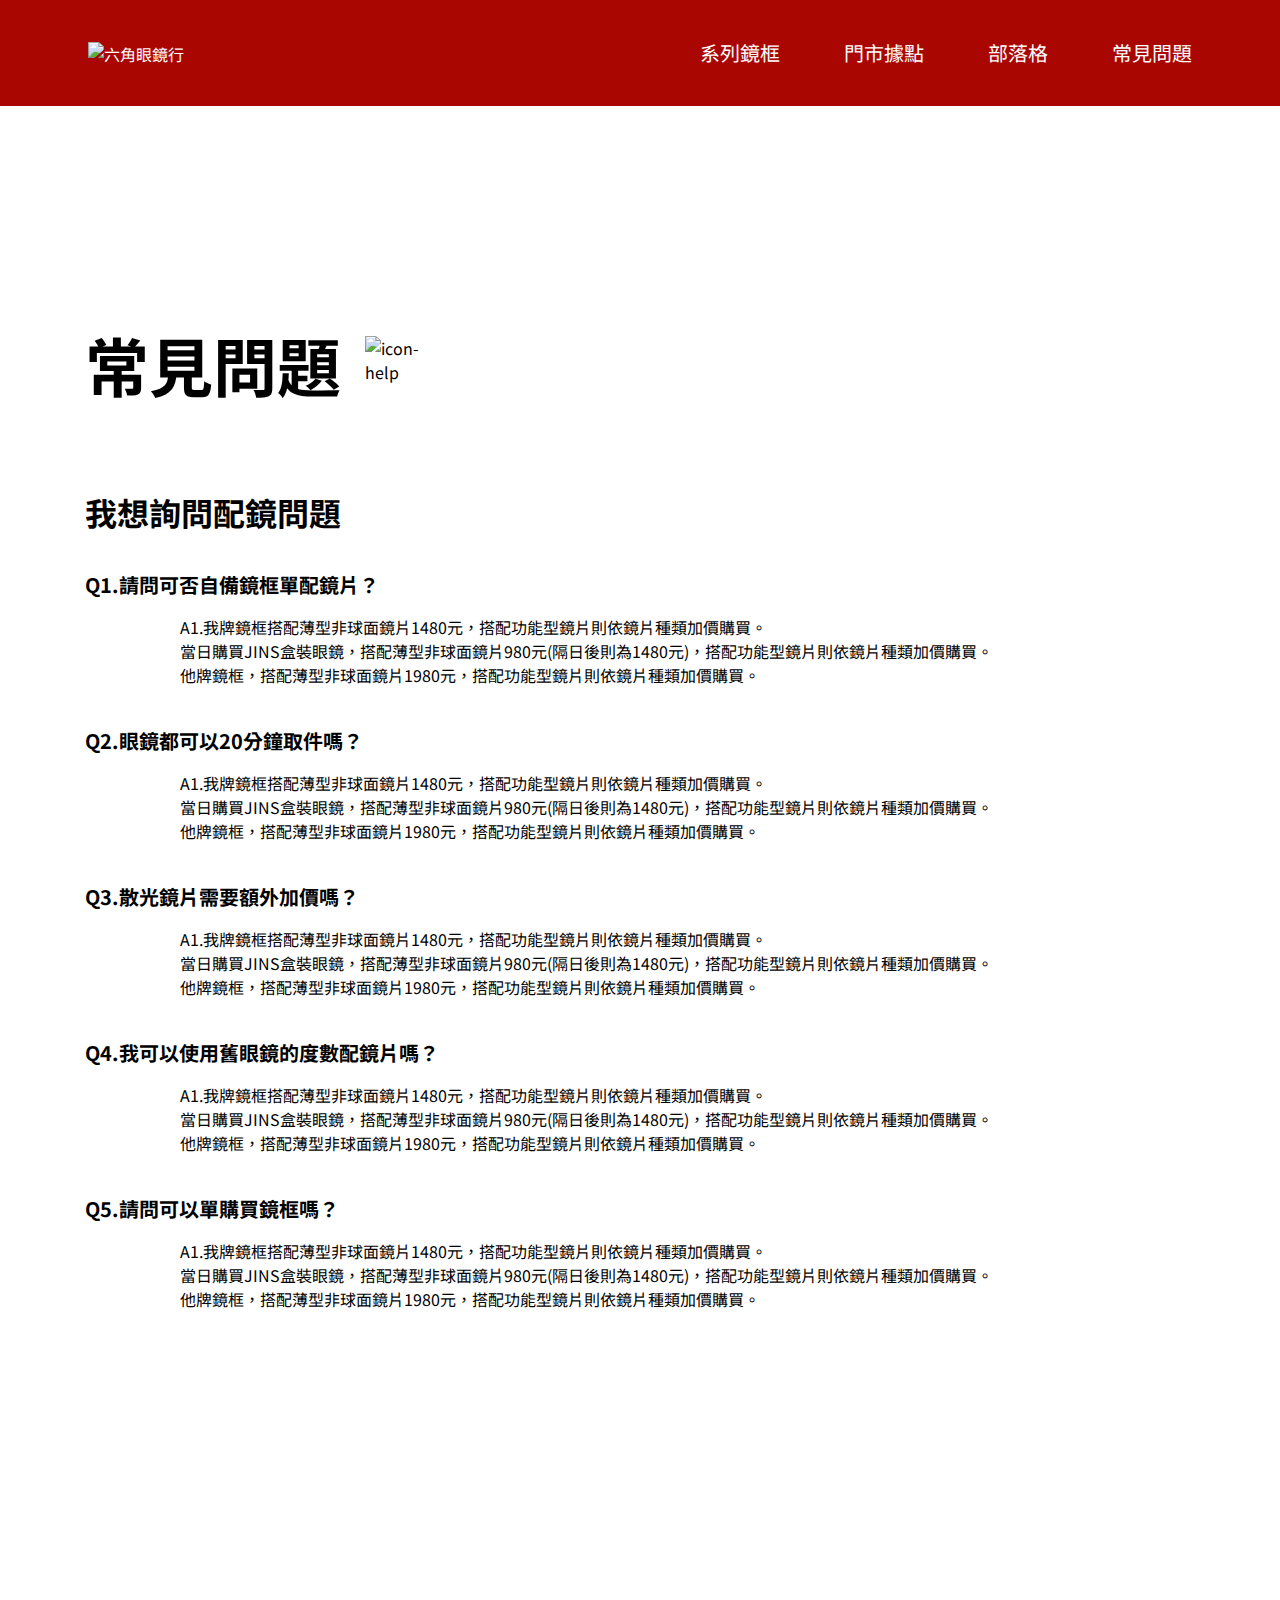
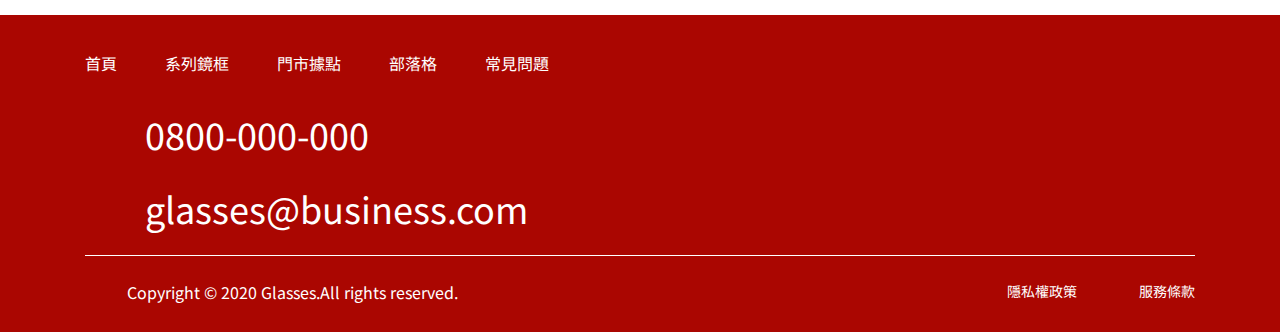
==== fqa.html @ c28e5b38 "first commit" ====
<!DOCTYPE html>
<html lang="zh-TW">

<head>
  <meta charset="UTF-8">
  <meta name="viewport" content="width=device-width, initial-scale=1.0">
  <meta http-equiv="X-UA-Compatible" content="ie=edge">
  <title>常見問題</title>
  <link rel="stylesheet" href="./assets/style/all.css">
  <link href="https://fonts.googleapis.com/css2?family=Noto+Sans+TC:wght@100;300;400;500;700;900&display=swap" rel="stylesheet">
  <link href="https://fonts.googleapis.com/css2?family=Roboto:ital,wght@0,400;0,500;0,700;1,900&display=swap" rel="stylesheet">
</head>

<body>
  <nav class="navbar">
    <a href="index.html" class="logo">
      <img src="https://github.com/hexschool/webLayoutTraining1st/blob/master/week3/logo.png?raw=true"
        alt="六角眼鏡行">
    </a>
    <ul class="navbar-menu">
      <li><a href="#">系列鏡框</a></li>
      <li><a href="location.html">門市據點</a></li>
      <li><a href="#">部落格</a></li>
      <li><a href="fqa.html">常見問題</a></li>
    </ul>
  </nav>

  
<header class="info-banner">
	<div class="container d-flex flex-column justify-content-end">
		<div class="d-flex info-banner__txt">
			<h1 class="h1 info-banner__title">常見問題</h1>
			<img class="info-banner__icon" src="https://raw.githubusercontent.com/hexschool/webLayoutTraining1st/7059003f6d011be52053cb5e63d68f3999af01d7/week3/icon-help.svg"
				alt="icon-help">
		</div>	
	</div>
</header>
<main class="fqa">
	<div class="container">
		<h2 class="h4 fqa__title">我想詢問配鏡問題</h2>
		<ul class="fqa__list">
			<li class="fqa__item">
				<h3 class="h6 fqa__question">Q1.請問可否自備鏡框單配鏡片？</h3>
				<p class="fqa__ans">
					A1.我牌鏡框搭配薄型非球面鏡片1480元，搭配功能型鏡片則依鏡片種類加價購買。<br>當日購買JINS盒裝眼鏡，搭配薄型非球面鏡片980元(隔日後則為1480元)，搭配功能型鏡片則依鏡片種類加價購買。<br>他牌鏡框，搭配薄型非球面鏡片1980元，搭配功能型鏡片則依鏡片種類加價購買。
				</p>
			</li>
			<li class="fqa__item">
				<h3 class="h6 fqa__question">Q2.眼鏡都可以20分鐘取件嗎？</h3>
				<p class="fqa__ans">
					A1.我牌鏡框搭配薄型非球面鏡片1480元，搭配功能型鏡片則依鏡片種類加價購買。<br>當日購買JINS盒裝眼鏡，搭配薄型非球面鏡片980元(隔日後則為1480元)，搭配功能型鏡片則依鏡片種類加價購買。<br>他牌鏡框，搭配薄型非球面鏡片1980元，搭配功能型鏡片則依鏡片種類加價購買。
				</p>
			</li>
			<li class="fqa__item">
				<h3 class="h6 fqa__question">Q3.散光鏡片需要額外加價嗎？</h3>
				<p class="fqa__ans">
					A1.我牌鏡框搭配薄型非球面鏡片1480元，搭配功能型鏡片則依鏡片種類加價購買。<br>當日購買JINS盒裝眼鏡，搭配薄型非球面鏡片980元(隔日後則為1480元)，搭配功能型鏡片則依鏡片種類加價購買。<br>他牌鏡框，搭配薄型非球面鏡片1980元，搭配功能型鏡片則依鏡片種類加價購買。
				</p>
			</li>
			<li class="fqa__item">
				<h3 class="h6 fqa__question">Q4.我可以使用舊眼鏡的度數配鏡片嗎？</h3>
				<p class="fqa__ans">
					A1.我牌鏡框搭配薄型非球面鏡片1480元，搭配功能型鏡片則依鏡片種類加價購買。<br>當日購買JINS盒裝眼鏡，搭配薄型非球面鏡片980元(隔日後則為1480元)，搭配功能型鏡片則依鏡片種類加價購買。<br>他牌鏡框，搭配薄型非球面鏡片1980元，搭配功能型鏡片則依鏡片種類加價購買。
				</p>
			</li>
			<li class="fqa__item">
				<h3 class="h6 fqa__question">Q5.請問可以單購買鏡框嗎？</h3>
				<p class="fqa__ans">
					A1.我牌鏡框搭配薄型非球面鏡片1480元，搭配功能型鏡片則依鏡片種類加價購買。<br>當日購買JINS盒裝眼鏡，搭配薄型非球面鏡片980元(隔日後則為1480元)，搭配功能型鏡片則依鏡片種類加價購買。<br>他牌鏡框，搭配薄型非球面鏡片1980元，搭配功能型鏡片則依鏡片種類加價購買。
				</p>
			</li>
		</ul>
	</div>
</main>

  <footer class="footer">
    <div class="container">
      <div class="d-flex">
        <div>
          <ul class="footer-nav d-flex">
            <li><a href="index.html">首頁</a></li>
            <li><a href="#">系列鏡框</a></li>
            <li><a href="location.html">門市據點</a></li>
            <li><a href="#">部落格</a></li>
            <li><a href="fqa.html">常見問題</a></li>
          </ul>
          <p>
            <img src="https://raw.githubusercontent.com/hexschool/webLayoutTraining1st/4baf15e7aa2800a1e312de01435b7dbf6f654843/week3/icon-phone.svg" alt="">
            <a href="tel:+0800-000-000">0800-000-000</a>
          </p>
          <p>
            <img src="https://raw.githubusercontent.com/hexschool/webLayoutTraining1st/4baf15e7aa2800a1e312de01435b7dbf6f654843/week3/icon-mail.svg" alt="">
            <a href="mailto:glasses@business.com">glasses@business.com</a>
          </p>  
        </div>
        <ul class="footer-social d-flex">
          <li>
            <a href="#">
              <img src="https://raw.githubusercontent.com/hexschool/webLayoutTraining1st/4baf15e7aa2800a1e312de01435b7dbf6f654843/week3/icon-fb.svg" alt="">
            </a>
          </li>
          <li>
            <a href="#">
              <img src="https://raw.githubusercontent.com/hexschool/webLayoutTraining1st/4baf15e7aa2800a1e312de01435b7dbf6f654843/week3/icon-ig.svg" alt="">
            </a>
          </li>
          <li>
            <a href="#">
              <img src="https://raw.githubusercontent.com/hexschool/webLayoutTraining1st/4baf15e7aa2800a1e312de01435b7dbf6f654843/week3/icon-line.svg" alt="">
            </a>
          </li>
        </ul>
      </div>     
      <div class="footer-copyright">
        <div class="footer-logo">
          <img src="https://github.com/hexschool/webLayoutTraining1st/blob/master/week3/logo.png?raw=true" alt="">
          <span>Copyright © 2020 Glasses.All rights reserved.</span>
        </div>
        <ul class="policy">
          <li><a href="#">隱私權政策</a></li>
          <li><a href="#">服務條款</a></li>
        </ul>
      </div>
    </div>    
  </footer>

  <script src="./assets/js/vendors.js"></script>
  <script src="./assets/js/all.js"></script>
</body>

</html>
---- assets/style/all.css ----
@charset "UTF-8";
.d-flex {
  display: -webkit-box;
  display: -ms-flexbox;
  display: flex; }

.flex-column {
  -webkit-box-orient: vertical;
  -webkit-box-direction: normal;
      -ms-flex-direction: column;
          flex-direction: column; }

.justify-content-center {
  -webkit-box-pack: center;
      -ms-flex-pack: center;
          justify-content: center; }

.justify-content-end {
  -webkit-box-pack: end;
      -ms-flex-pack: end;
          justify-content: flex-end; }

.justify-content-between {
  -webkit-box-pack: justify;
      -ms-flex-pack: justify;
          justify-content: space-between; }

.align-items-center {
  -webkit-box-align: center;
      -ms-flex-align: center;
          align-items: center; }

.flex-wrap {
  -ms-flex-wrap: wrap;
      flex-wrap: wrap; }

.h1 {
  font-size: 4rem; }

.h2 {
  font-size: 3rem; }

.h3 {
  font-size: 2.25rem; }

.h4 {
  font-size: 2rem; }

.h5 {
  font-size: 1.5rem; }

.h6 {
  font-size: 1.25rem; }

.pt-8 {
  padding-top: 64px; }

.pb-10 {
  padding-top: 80px; }

/* http://meyerweb.com/eric/tools/css/reset/ 
  v2.0 | 20110126
  License: none (public domain)
*/
html, body, div, span, applet, object, iframe,
h1, h2, h3, h4, h5, h6, p, blockquote, pre,
a, abbr, acronym, address, big, cite, code,
del, dfn, em, img, ins, kbd, q, s, samp,
small, strike, strong, sub, sup, tt, var,
b, u, i, center,
dl, dt, dd, ol, ul, li,
fieldset, form, label, legend,
table, caption, tbody, tfoot, thead, tr, th, td,
article, aside, canvas, details, embed,
figure, figcaption, footer, header, hgroup,
menu, nav, output, ruby, section, summary,
time, mark, audio, video {
  margin: 0;
  padding: 0;
  border: 0;
  font-size: 100%;
  font: inherit;
  vertical-align: baseline; }

/* HTML5 display-role reset for older browsers */
article, aside, details, figcaption, figure,
footer, header, hgroup, menu, nav, section {
  display: block; }

body {
  line-height: 1; }

ol, ul {
  list-style: none; }

blockquote, q {
  quotes: none; }

blockquote:before, blockquote:after,
q:before, q:after {
  content: '';
  content: none; }

table {
  border-collapse: collapse;
  border-spacing: 0; }

*, *::before, *::after {
  -webkit-box-sizing: border-box;
          box-sizing: border-box; }

img {
  max-width: 100%;
  height: auto;
  vertical-align: middle; }

a {
  text-decoration: none;
  display: block;
  color: #fff; }

html {
  font-size: 16px; }

body {
  font-family: -apple-system, BlinkMacSystemFont, "Segoe UI", "Microsoft JhengHei", "Noto Sans TC", Roboto, "Helvetica Neue", Arial, sans-serif;
  line-height: 1.5; }

h1, h2, h3, h4, h5, h6 {
  font-weight: bold;
  line-height: 1.4;
  font-family: 'Noto Sans TC', sans-serif; }

.navbar {
  background-color: #AA0601;
  display: -webkit-box;
  display: -ms-flexbox;
  display: flex;
  -webkit-box-pack: justify;
      -ms-flex-pack: justify;
          justify-content: space-between;
  -webkit-box-align: center;
      -ms-flex-align: center;
          align-items: center;
  padding: 30px 88px; }

.navbar-menu {
  display: -webkit-box;
  display: -ms-flexbox;
  display: flex;
  -ms-flex-wrap: wrap;
      flex-wrap: wrap; }
  .navbar-menu a {
    font-size: 20px;
    margin-left: 64px;
    position: relative;
    padding: 8px 0; }
    .navbar-menu a:hover:after {
      left: 0;
      right: 0; }
    .navbar-menu a:after {
      content: '';
      position: absolute;
      left: 50%;
      right: 50%;
      height: 2px;
      background-color: #fff;
      bottom: 0px;
      -webkit-transition: .3s;
      -o-transition: .3s;
      transition: .3s; }

@media (max-width: 992px) {
  .navbar {
    padding: 30px 39px; }
  .navbar-menu a {
    margin-left: 40px; } }

@media (max-width: 767px) {
  .navbar {
    display: block;
    padding: 0px; }
  .logo {
    padding: 10px 0;
    text-align: center; }
    .logo img {
      width: 48px; }
  .navbar-menu {
    -webkit-box-pack: center;
        -ms-flex-pack: center;
            justify-content: center; }
    .navbar-menu li {
      width: 50%;
      text-align: center;
      border: 1px solid #fff; }
    .navbar-menu a {
      margin-left: 0px; }
      .navbar-menu a:hover {
        background-color: #450200; }
      .navbar-menu a:after {
        display: none; } }

.footer {
  background-color: #AA0601;
  padding: 36px 0 28px; }
  .footer a {
    -webkit-transform: translateY(0px);
        -ms-transform: translateY(0px);
            transform: translateY(0px);
    -webkit-transition: .3s;
    -o-transition: .3s;
    transition: .3s; }
    .footer a:hover {
      -webkit-transform: translateY(-4px);
          -ms-transform: translateY(-4px);
              transform: translateY(-4px); }
  .footer p {
    display: -webkit-box;
    display: -ms-flexbox;
    display: flex;
    font-size: 36px;
    margin-bottom: 20px; }
    .footer p img {
      width: 48px;
      margin-right: 12px; }

.footer-nav {
  margin-bottom: 32px; }
  .footer-nav li + li {
    margin-left: 48px; }
  .footer-nav a {
    font-size: 16px; }

.footer-copyright {
  display: -webkit-box;
  display: -ms-flexbox;
  display: flex;
  -webkit-box-align: center;
      -ms-flex-align: center;
          align-items: center;
  padding-top: 24px;
  border-top: 1px solid #fff;
  color: #fff; }

.footer-logo img {
  margin-right: 38px; }

.footer-logo span {
  font-size: 16px; }

.policy {
  display: -webkit-box;
  display: -ms-flexbox;
  display: flex;
  margin-left: auto; }
  .policy li:first-child {
    margin-right: 62px; }
  .policy a {
    font-size: 14px; }

.footer-social {
  margin-left: auto; }
  .footer-social li {
    margin-left: 32px; }

@media (max-width: 992px) {
  .footer {
    padding: 40px 0; }
    .footer p {
      font-size: 20px;
      margin-bottom: 15px; }
      .footer p:last-child {
        margin-bottom: 28px; }
      .footer p img {
        width: 28px;
        margin-right: 10px; }
  .footer-nav {
    margin-bottom: 24px; }
    .footer-nav li + li {
      margin-left: 40px; }
  .footer-social li {
    margin-left: 24px; }
  .footer-social img {
    width: 24px; }
  .footer-logo img {
    display: none; }
  .policy li:first-child {
    margin-right: 24px; } }

@media (max-width: 767px) {
  .footer {
    padding: 24px 0 21px; }
    .footer p {
      font-size: 16px;
      margin-bottom: 8px; }
      .footer p:last-child {
        margin-bottom: 24px; }
      .footer p img {
        width: 20px;
        margin-right: 5px; }
  .footer-nav {
    display: none; }
  .footer-copyright {
    -webkit-box-orient: vertical;
    -webkit-box-direction: normal;
        -ms-flex-direction: column;
            flex-direction: column;
    -webkit-box-align: start;
        -ms-flex-align: start;
            align-items: start;
    padding-top: 18px;
    position: relative; }
  .footer-logo img {
    display: block;
    width: 46px;
    margin-right: 0;
    position: absolute;
    bottom: 0;
    right: 0; }
  .policy {
    display: block;
    margin-left: 0; }
    .policy li {
      margin-top: 8px; } }

.container {
  max-width: 1110px;
  margin: 0 auto; }

@media (max-width: 992px) {
  .container {
    max-width: 960px;
    margin: 0 auto;
    padding: 0 39px; } }

@media (max-width: 767px) {
  .container {
    max-width: 100%;
    margin: 0 auto;
    padding: 0 15px; } }

.banner {
  height: 840px;
  background: url(https://github.com/hexschool/webLayoutTraining1st/blob/master/week3/banner.png?raw=true) center center/cover; }
  .banner .container {
    height: 100%; }

.banner-txt {
  text-align: right;
  color: #650300; }

@media (max-width: 992px) {
  .banner-txt .h1 {
    font-size: 48px; }
  .banner-txt .h3 {
    font-size: 20px; } }

@media (max-width: 767px) {
  .banner {
    height: 394px; }
  .banner-txt .h1 {
    font-size: 32px; }
  .banner-txt .h3 {
    font-size: 16px; } }

.section-padding {
  padding-top: 60px;
  padding-bottom: 80px; }

.section-title {
  text-align: center;
  font-size: 48px;
  margin-bottom: 60px;
  color: #650300; }

@media (max-width: 992px) {
  .section-padding {
    padding: 40px 0px; }
  .section-title {
    font-size: 32px;
    margin-bottom: 32px; } }

@media (max-width: 767px) {
  .section-padding {
    padding: 32px 0px; }
  .section-title {
    font-size: 24px;
    margin-bottom: 20px; } }

.profession {
  background-color: #AA06010D; }
  .profession .h5 {
    color: #650300;
    margin-bottom: 4px; }

.profession-list {
  -webkit-box-align: baseline;
      -ms-flex-align: baseline;
          align-items: baseline; }
  .profession-list__item {
    text-align: center;
    width: 208px;
    cursor: pointer; }
    .profession-list__item:nth-child(n+2) {
      margin-left: 76px; }
    .profession-list__item:last-child img {
      margin: 30px 0; }
    .profession-list__item img {
      margin-bottom: 40px;
      -webkit-transform: rotateY(0deg) translateY(0px);
              transform: rotateY(0deg) translateY(0px);
      -webkit-transition: .5s;
      -o-transition: .5s;
      transition: .5s; }
    .profession-list__item p {
      text-align: left; }
    .profession-list__item:hover img {
      -webkit-transform: rotateY(180deg) translateY(-10px);
              transform: rotateY(180deg) translateY(-10px); }

@media (max-width: 992px) {
  .profession-list {
    -ms-flex-wrap: wrap;
        flex-wrap: wrap;
    -webkit-box-pack: justify;
        -ms-flex-pack: justify;
            justify-content: space-between;
    width: 597px;
    margin: auto; }
    .profession-list__item {
      width: 237px;
      margin-bottom: 40px; }
      .profession-list__item:nth-child(n+2) {
        margin-left: 0px; }
      .profession-list__item:nth-child(n+3) {
        margin-bottom: 0px; }
      .profession-list__item:last-child img {
        margin: 12px 0; }
      .profession-list__item img {
        margin-bottom: 16px;
        width: 80px; }
      .profession-list__item .h5 {
        font-size: 20px; } }

@media (max-width: 767px) {
  .profession-list {
    width: initial;
    -ms-flex-wrap: wrap;
        flex-wrap: wrap;
    -webkit-box-orient: vertical;
    -webkit-box-direction: normal;
        -ms-flex-direction: column;
            flex-direction: column;
    -webkit-box-align: center;
        -ms-flex-align: center;
            align-items: center; }
    .profession-list__item:nth-child(3) {
      margin-bottom: 40px; } }

.classic-list__item:nth-child(n+2) {
  margin-top: 32px; }

.classic-list__item:nth-child(2) {
  -webkit-box-orient: horizontal;
  -webkit-box-direction: reverse;
      -ms-flex-direction: row-reverse;
          flex-direction: row-reverse; }
  .classic-list__item:nth-child(2) .classic-list__item-img {
    -webkit-filter: grayscale(100%);
            filter: grayscale(100%);
    -webkit-transition: .2s;
    -o-transition: .2s;
    transition: .2s; }
    .classic-list__item:nth-child(2) .classic-list__item-img:hover {
      -webkit-filter: grayscale(0%);
              filter: grayscale(0%); }

.classic-list__item-img {
  width: 635px; }

.classic-list__item-title {
  font-weight: 900;
  font-style: italic;
  font-family: 'Roboto', sans-serif;
  margin: 0 30px;
  color: #AA0601; }

.classic-list__item-icon {
  margin-right: 8px;
  height: 48px;
  width: 48px;
  background-position: center center;
  background-size: contain;
  background-repeat: no-repeat; }

.classic-list .diamond {
  background-image: url(https://raw.githubusercontent.com/hexschool/webLayoutTraining1st/7059003f6d011be52053cb5e63d68f3999af01d7/week3/icon-diamond.svg); }

.classic-list .sun {
  background-image: url(https://raw.githubusercontent.com/hexschool/webLayoutTraining1st/7059003f6d011be52053cb5e63d68f3999af01d7/week3/icon-sun.svg); }

.classic-list .thunder {
  background-image: url(https://raw.githubusercontent.com/hexschool/webLayoutTraining1st/7059003f6d011be52053cb5e63d68f3999af01d7/week3/icon-thunder.svg); }

@media (max-width: 992px) {
  .classic-list {
    width: 690px;
    margin: auto; }
    .classic-list__item:nth-child(n+2) {
      margin-top: 8px; }
    .classic-list__item:nth-child(2) {
      -webkit-box-orient: initial;
      -webkit-box-direction: initial;
          -ms-flex-direction: initial;
              flex-direction: initial; }
    .classic-list__item-img {
      width: 390px; }
    .classic-list__item-title {
      margin: 0 0 0 30px; }
      .classic-list__item-title .h2 {
        font-size: 28px; }
    .classic-list__item-icon {
      height: 32px;
      width: 32px; } }

@media (max-width: 767px) {
  .classic-list {
    max-width: 345px;
    width: 100%; }
    .classic-list__item {
      position: relative; }
    .classic-list__item-img {
      width: 100%; }
    .classic-list__item-title {
      position: absolute;
      top: 50%;
      left: 50%;
      -webkit-transform: translate(-50%, -50%);
          -ms-transform: translate(-50%, -50%);
              transform: translate(-50%, -50%);
      margin: 0px; }
      .classic-list__item-title .h2 {
        font-size: 28px;
        color: #fff; }
    .classic-list .diamond {
      background-image: url(https://raw.githubusercontent.com/hexschool/webLayoutTraining1st/7059003f6d011be52053cb5e63d68f3999af01d7/week3/icon-diamond-white.svg); }
    .classic-list .sun {
      background-image: url(https://raw.githubusercontent.com/hexschool/webLayoutTraining1st/7059003f6d011be52053cb5e63d68f3999af01d7/week3/icon-sun-white.svg); }
    .classic-list .thunder {
      background-image: url(https://raw.githubusercontent.com/hexschool/webLayoutTraining1st/7059003f6d011be52053cb5e63d68f3999af01d7/week3/icon-thunder-white.svg); } }

.design {
  background: url(https://hexschool.github.io/webLayoutTraining1st/week3/bg.png) center center/cover; }
  .design .section-title {
    color: #fff; }

.design-list__item {
  width: 540px;
  position: relative; }
  .design-list__item:first-child {
    margin-right: 30px; }
  .design-list__item:before {
    content: '';
    position: absolute;
    top: 0;
    bottom: 0;
    left: 0;
    right: 0;
    background-color: rgba(255, 255, 255, 0.5);
    -webkit-transition: .5s;
    -o-transition: .5s;
    transition: .5s; }
  .design-list__item:hover:before {
    background-color: rgba(255, 255, 255, 0); }

.design-list__item-title {
  position: absolute;
  top: 50%;
  left: 50%;
  -webkit-transform: translate(-50%, -50%);
      -ms-transform: translate(-50%, -50%);
          transform: translate(-50%, -50%);
  color: #AA0601;
  font-size: 72px;
  font-family: 'Roboto', sans-serif;
  white-space: nowrap; }

@media (max-width: 992px) {
  .design-list__item {
    width: 330px; }
  .design-list__item-title {
    font-size: 32px; } }

@media (max-width: 767px) {
  .design-list {
    -webkit-box-orient: vertical;
    -webkit-box-direction: normal;
        -ms-flex-direction: column;
            flex-direction: column; }
    .design-list__item {
      max-width: 345px;
      width: 100%;
      margin: 0 auto; }
      .design-list__item:first-child {
        margin-right: auto;
        margin-bottom: 16px; }
    .design-list__item-img {
      width: 100%; } }

.card-group__item {
  width: 255px;
  -webkit-transform: translateY(0px);
      -ms-transform: translateY(0px);
          transform: translateY(0px);
  -webkit-transition: .5s;
  -o-transition: .5s;
  transition: .5s; }
  .card-group__item:hover {
    -webkit-transform: translateY(-10px);
        -ms-transform: translateY(-10px);
            transform: translateY(-10px);
    -webkit-box-shadow: 5px 15px 10px -10px rgba(0, 0, 0, 0.3);
            box-shadow: 5px 15px 10px -10px rgba(0, 0, 0, 0.3); }
    .card-group__item:hover .card-body {
      background-color: #AA06010D; }

.card-group .card-img {
  width: 100%; }

.card-group .card-body {
  padding: 16px;
  border: 1px solid #DEE2E6;
  font-family: 'Roboto', sans-serif;
  font-size: 14px;
  -webkit-transition: .5s;
  -o-transition: .5s;
  transition: .5s; }

.card-group .card-title {
  font-weight: 500; }

.card-group .card-txt {
  font-size: 16px;
  margin: 7px 0 10px; }

.card-group .card-time {
  color: #707070; }

@media (max-width: 992px) {
  .card-group {
    -webkit-box-pack: center;
        -ms-flex-pack: center;
            justify-content: center;
    -ms-flex-wrap: wrap;
        flex-wrap: wrap; }
    .card-group__item {
      width: 330px; }
      .card-group__item:nth-child(n+3) {
        margin-top: 28px; }
      .card-group__item:nth-child(odd) {
        margin-right: 30px; }
    .card-group .card-txt {
      margin: 16px 0; } }

@media (max-width: 767px) {
  .card-group {
    -webkit-box-orient: vertical;
    -webkit-box-direction: normal;
        -ms-flex-direction: column;
            flex-direction: column; }
    .card-group__item {
      max-width: 345px;
      width: 100%;
      margin: auto; }
      .card-group__item:nth-child(n+2) {
        margin-top: 16px; }
      .card-group__item:nth-child(odd) {
        margin-right: auto; }
    .card-group .card-txt {
      margin: 16px 0; } }

.contact {
  background-color: #AA06010D; }
  .contact .section-title {
    color: #000;
    margin-bottom: 24px; }

.form {
  width: 730px;
  margin: auto; }
  .form .h6 {
    margin-bottom: 20px; }

.input-group {
  margin-bottom: 16px; }

.form-control {
  display: block;
  width: 100%;
  padding: 14px 16px;
  font-size: 16px;
  border: 1px solid #000;
  background: transparent; }

.form-check {
  position: relative;
  padding-left: 30px; }

.form-check-input {
  width: 24px;
  height: 24px;
  border: 1px solid #000;
  margin: 0;
  vertical-align: top;
  display: none; }
  .form-check-input:checked + .form-check-label:after {
    display: block; }

.form-check-label {
  cursor: pointer; }
  .form-check-label:before {
    content: '';
    position: absolute;
    width: 24px;
    height: 24px;
    border: 1px solid #000;
    top: 0;
    left: 0; }
  .form-check-label:after {
    content: '✔';
    position: absolute;
    top: -13px;
    left: 0px;
    font-size: 30px;
    font-weight: bold;
    color: #AA0601;
    display: none; }

.submit-btn {
  width: 350px;
  background-color: #AA0601;
  padding: 16px 0;
  text-align: center;
  color: #fff;
  border: none;
  display: block;
  margin: auto;
  margin-top: 42px;
  cursor: pointer; }
  .submit-btn:hover {
    background-color: #650300; }

@media (max-width: 992px) {
  .form {
    width: 450px; }
    .form .h6 {
      margin-bottom: 12px; }
  .input-group {
    margin-bottom: 8px; }
  .submit-btn {
    width: 200px;
    padding: 8px 0;
    margin-top: 20px; } }

@media (max-width: 767px) {
  .form {
    max-width: 345px;
    width: 100%; }
    .form .h6 {
      margin-bottom: 8px; }
  .submit-btn {
    width: 165px;
    margin-top: 24px; } }

.info-banner {
  background: url(https://github.com/hexschool/webLayoutTraining1st/blob/master/week3/qa.png?raw=true) center center/cover;
  height: 304px; }
  .info-banner .container {
    height: 100%; }
  .info-banner__txt {
    -webkit-box-align: center;
        -ms-flex-align: center;
            align-items: center; }
  .info-banner__icon {
    margin-left: 24px;
    width: 58px;
    height: 58px; }

.fqa {
  padding: 80px 0 264px; }
  .fqa__title {
    margin-bottom: 36px; }
  .fqa__item {
    margin-bottom: 40px; }
  .fqa__question {
    margin-bottom: 16px; }
  .fqa__ans {
    margin-left: 95px; }

@media (max-width: 992px) {
  .info-banner__title {
    font-size: 48px; }
  .info-banner__icon {
    margin-left: 16px;
    width: 48px;
    height: 48px; }
  .fqa {
    padding: 40px 0 64px; }
    .fqa__ans {
      margin-left: 59px; } }

@media (max-width: 767px) {
  .info-banner {
    height: 143px;
    background-position: 35% center;
    width: 100%; }
    .info-banner__title {
      font-size: 28px; }
    .info-banner__icon {
      margin-left: 8px;
      width: 24px;
      height: 24px; }
  .fqa {
    padding: 24px 0px 36px;
    width: 100%; }
    .fqa__title {
      font-size: 20px;
      margin-bottom: 12px; }
    .fqa__item {
      margin-bottom: 20px; }
    .fqa__question {
      font-size: 16px;
      margin-bottom: 8px; }
    .fqa__ans {
      font-size: 14px;
      margin-left: 0px; } }

.location {
  padding-top: 16px;
  padding-bottom: 272px; }

@media (max-width: 992px) {
  .location {
    padding-top: 8px;
    padding-bottom: 84px; } }

@media (max-width: 767px) {
  .location {
    padding-bottom: 40px; } }

.select-area {
  margin-bottom: 32px; }

.custom-select {
  margin-left: 20px;
  width: 324px;
  padding: 10px;
  font-size: 18px; }

.location__item {
  width: calc( 100% / 3 - 60px);
  margin-bottom: 32px; }
  .location__item:nth-child(2), .location__item:nth-child(5) {
    margin: 0 30px; }

.location__img {
  height: 224px;
  overflow: hidden; }

.location__title, .location__info {
  padding: 12px 24px;
  border: 1px solid #00000020; }

.location__info {
  font-size: 20px; }
  .location__info img {
    width: 21px;
    height: 21px;
    margin-right: 12px; }

.location__info-item {
  margin-bottom: 8px; }
  .location__info-item:last-child {
    margin-bottom: 0; }

.location__detail-btn {
  display: block;
  width: 100%;
  border: solid 1px #00000020;
  padding: 20px 0;
  background-color: #000000;
  color: #fff;
  font-size: 19px;
  cursor: pointer; }
  .location__detail-btn:hover {
    background-color: #650300; }

@media (max-width: 992px) {
  .select-area {
    margin-bottom: 24px; }
    .select-area .h5 {
      font-size: 16px; }
  .custom-select {
    width: 237px;
    padding: 12px 0;
    font-size: 16px; }
  .location__list {
    -webkit-box-pack: justify;
        -ms-flex-pack: justify;
            justify-content: space-between;
    width: calc( 330px*2 + 30px); }
  .location__item {
    width: 330px;
    margin-bottom: 20px; }
    .location__item:nth-child(2), .location__item:nth-child(5) {
      margin: initial; }
  .location__img {
    height: 164px; }
  .location__title {
    font-size: 16px; }
  .location__info {
    font-size: 14px; }
  .location__detail-btn {
    padding: 16px 0;
    font-size: 14px; } }

@media (max-width: 767px) {
  .select-area {
    margin-bottom: 20px; }
    .select-area .h5 {
      font-size: 14px;
      white-space: nowrap; }
  .custom-select {
    -webkit-box-flex: 1;
        -ms-flex-positive: 1;
            flex-grow: 1;
    padding: 8px 0;
    font-size: 14px; }
  .location__list {
    -webkit-box-orient: vertical;
    -webkit-box-direction: normal;
        -ms-flex-direction: column;
            flex-direction: column;
    margin: 0 auto;
    max-width: 345px;
    width: 100%; }
  .location__item {
    width: 100%;
    margin-bottom: 16px; }
    .location__item:nth-child(2), .location__item:nth-child(5) {
      margin-bottom: 16px; } }

/*# sourceMappingURL=all.css.map */
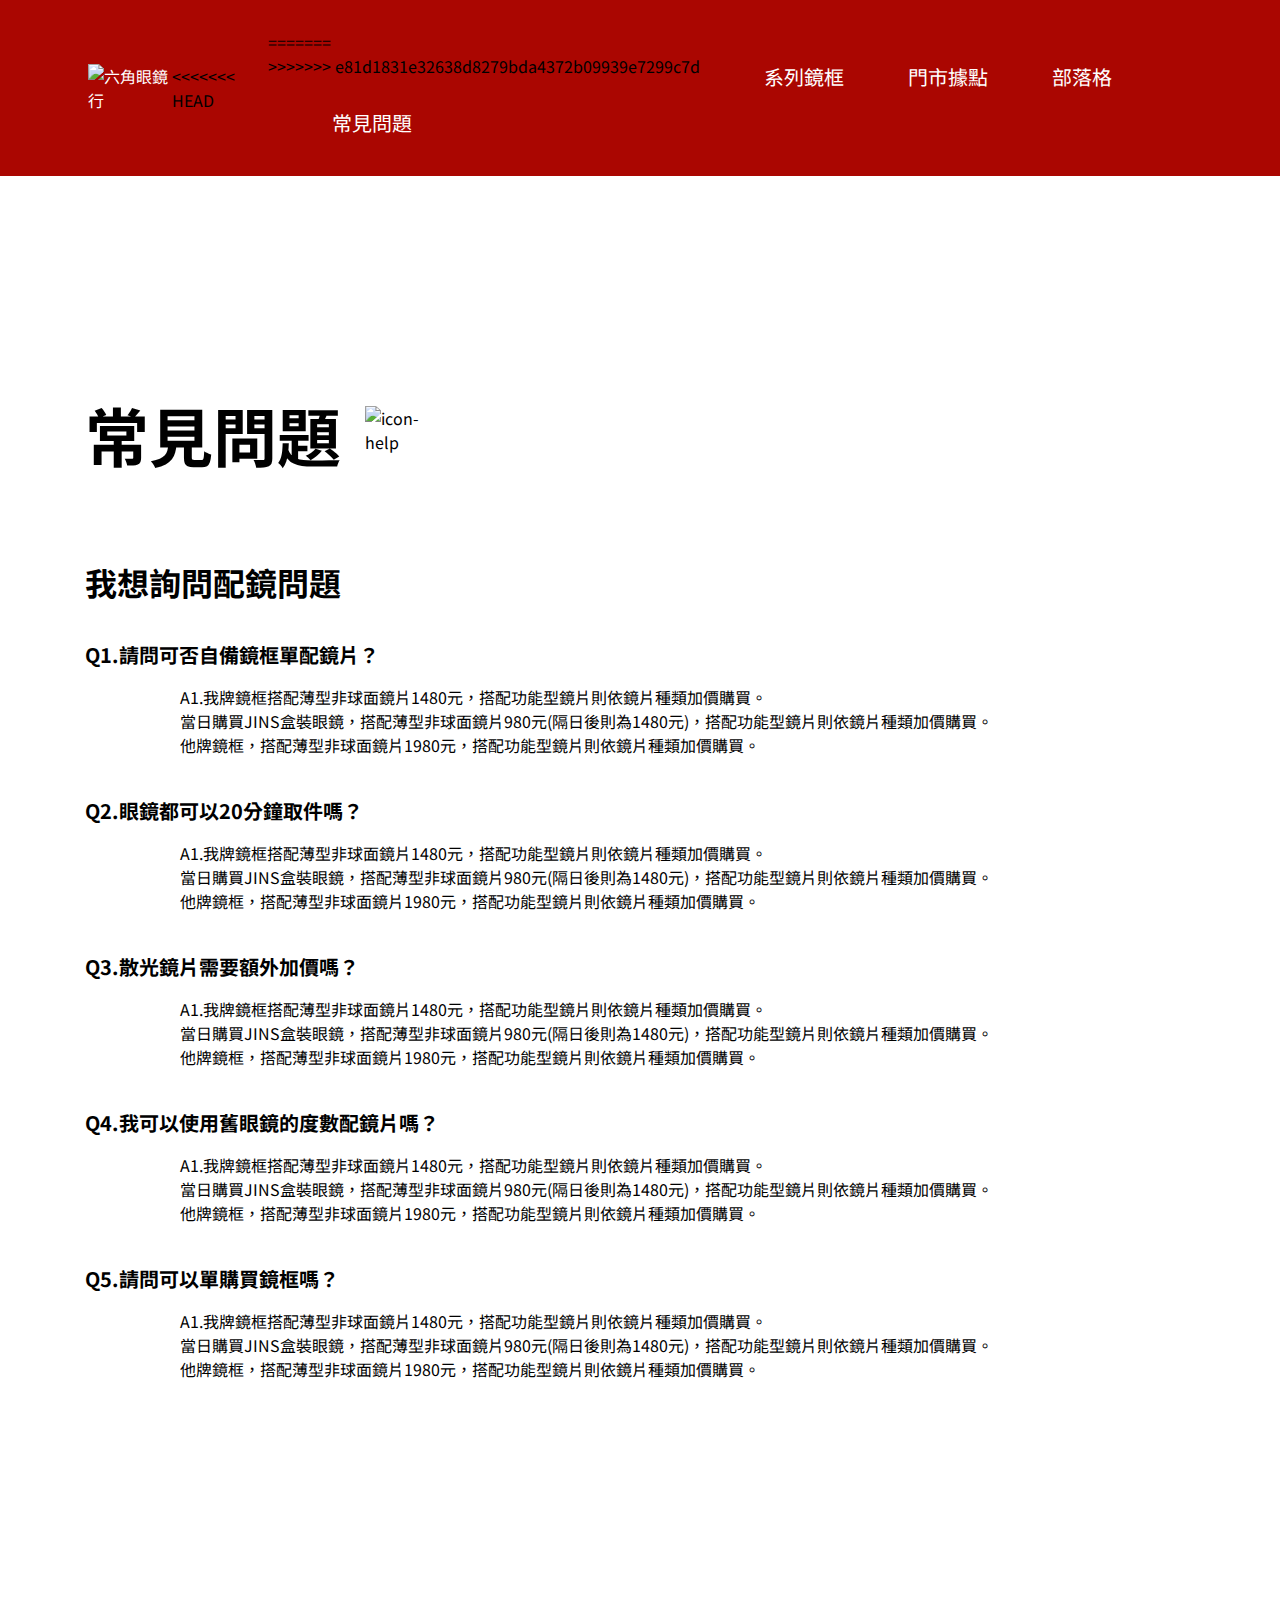
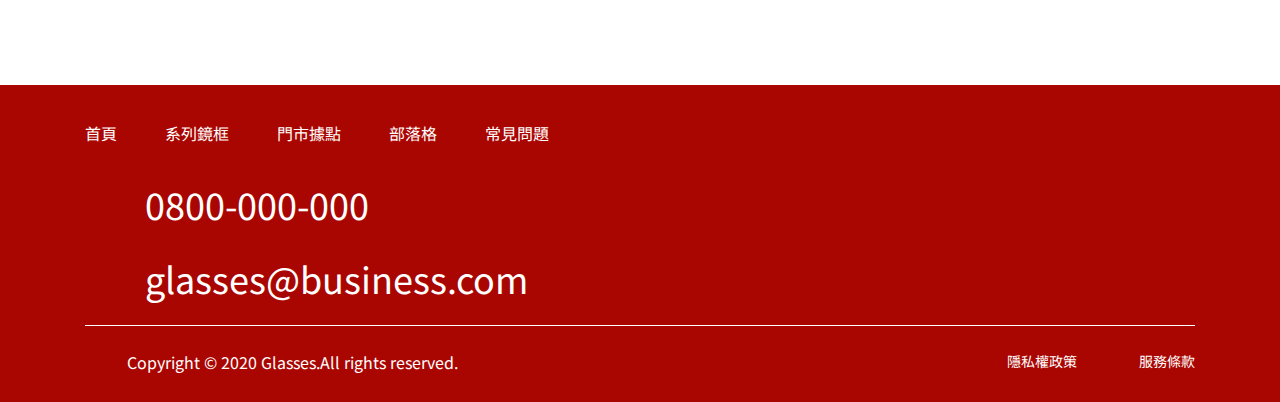
==== commit 86f10515: "update" ====
--- a/fqa.html
+++ b/fqa.html
@@ -12,13 +12,17 @@
 </head>
 
 <body>
-  <nav class="navbar">
+  <nav class="navbar d-flex justify-content-between align-items-center">
     <a href="index.html" class="logo">
       <img src="https://github.com/hexschool/webLayoutTraining1st/blob/master/week3/logo.png?raw=true"
         alt="六角眼鏡行">
     </a>
+<<<<<<< HEAD
+    <ul class="navbar-menu d-flex flex-wrap">
+=======
     <ul class="navbar-menu">
-      <li><a href="#">系列鏡框</a></li>
+>>>>>>> e81d1831e32638d8279bda4372b09939e7299c7d
+      <li><a href="product-opt.html">系列鏡框</a></li>
       <li><a href="location.html">門市據點</a></li>
       <li><a href="#">部落格</a></li>
       <li><a href="fqa.html">常見問題</a></li>
@@ -84,11 +88,11 @@
             <li><a href="#">部落格</a></li>
             <li><a href="fqa.html">常見問題</a></li>
           </ul>
-          <p>
+          <p class="d-flex">
             <img src="https://raw.githubusercontent.com/hexschool/webLayoutTraining1st/4baf15e7aa2800a1e312de01435b7dbf6f654843/week3/icon-phone.svg" alt="">
             <a href="tel:+0800-000-000">0800-000-000</a>
           </p>
-          <p>
+          <p class="d-flex">
             <img src="https://raw.githubusercontent.com/hexschool/webLayoutTraining1st/4baf15e7aa2800a1e312de01435b7dbf6f654843/week3/icon-mail.svg" alt="">
             <a href="mailto:glasses@business.com">glasses@business.com</a>
           </p>  
@@ -111,12 +115,12 @@
           </li>
         </ul>
       </div>     
-      <div class="footer-copyright">
+      <div class="footer-copyright d-flex align-items-center">
         <div class="footer-logo">
           <img src="https://github.com/hexschool/webLayoutTraining1st/blob/master/week3/logo.png?raw=true" alt="">
           <span>Copyright © 2020 Glasses.All rights reserved.</span>
         </div>
-        <ul class="policy">
+        <ul class="policy d-flex">
           <li><a href="#">隱私權政策</a></li>
           <li><a href="#">服務條款</a></li>
         </ul>
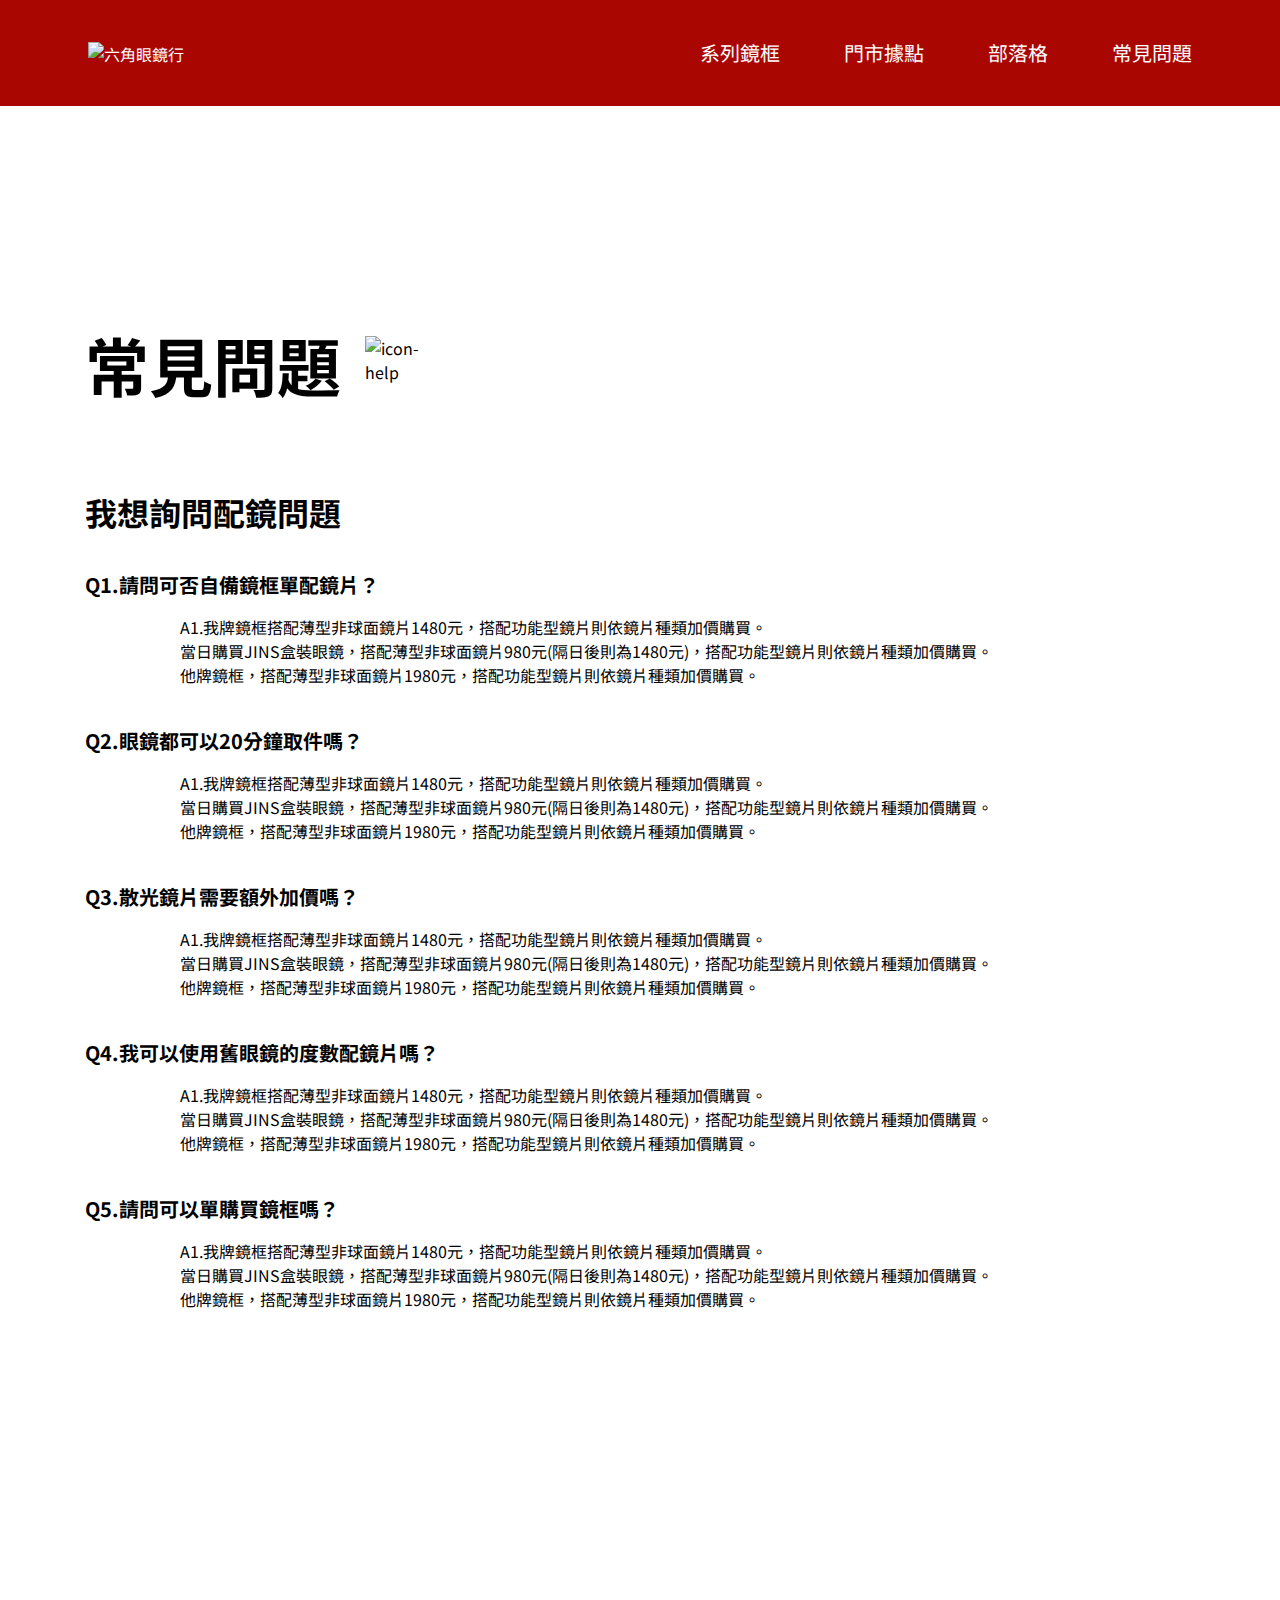
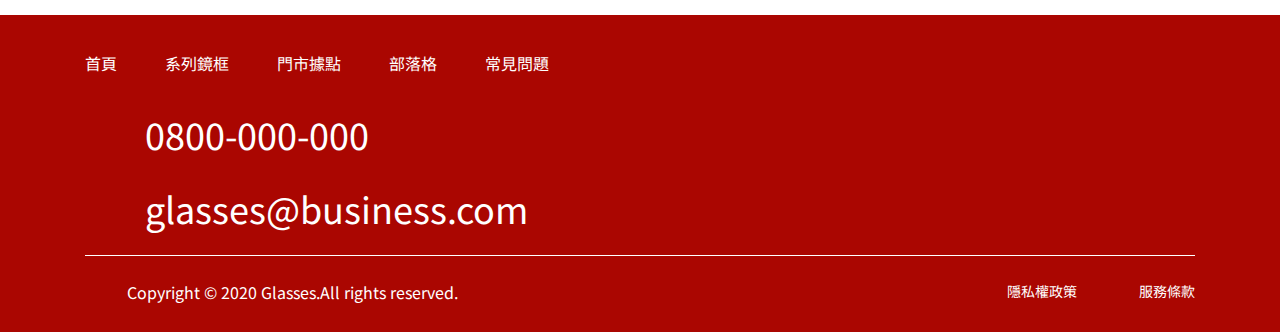
==== commit ae6a9106: "update" ====
--- a/fqa.html
+++ b/fqa.html
@@ -17,11 +17,7 @@
       <img src="https://github.com/hexschool/webLayoutTraining1st/blob/master/week3/logo.png?raw=true"
         alt="六角眼鏡行">
     </a>
-<<<<<<< HEAD
     <ul class="navbar-menu d-flex flex-wrap">
-=======
-    <ul class="navbar-menu">
->>>>>>> e81d1831e32638d8279bda4372b09939e7299c7d
       <li><a href="product-opt.html">系列鏡框</a></li>
       <li><a href="location.html">門市據點</a></li>
       <li><a href="#">部落格</a></li>
